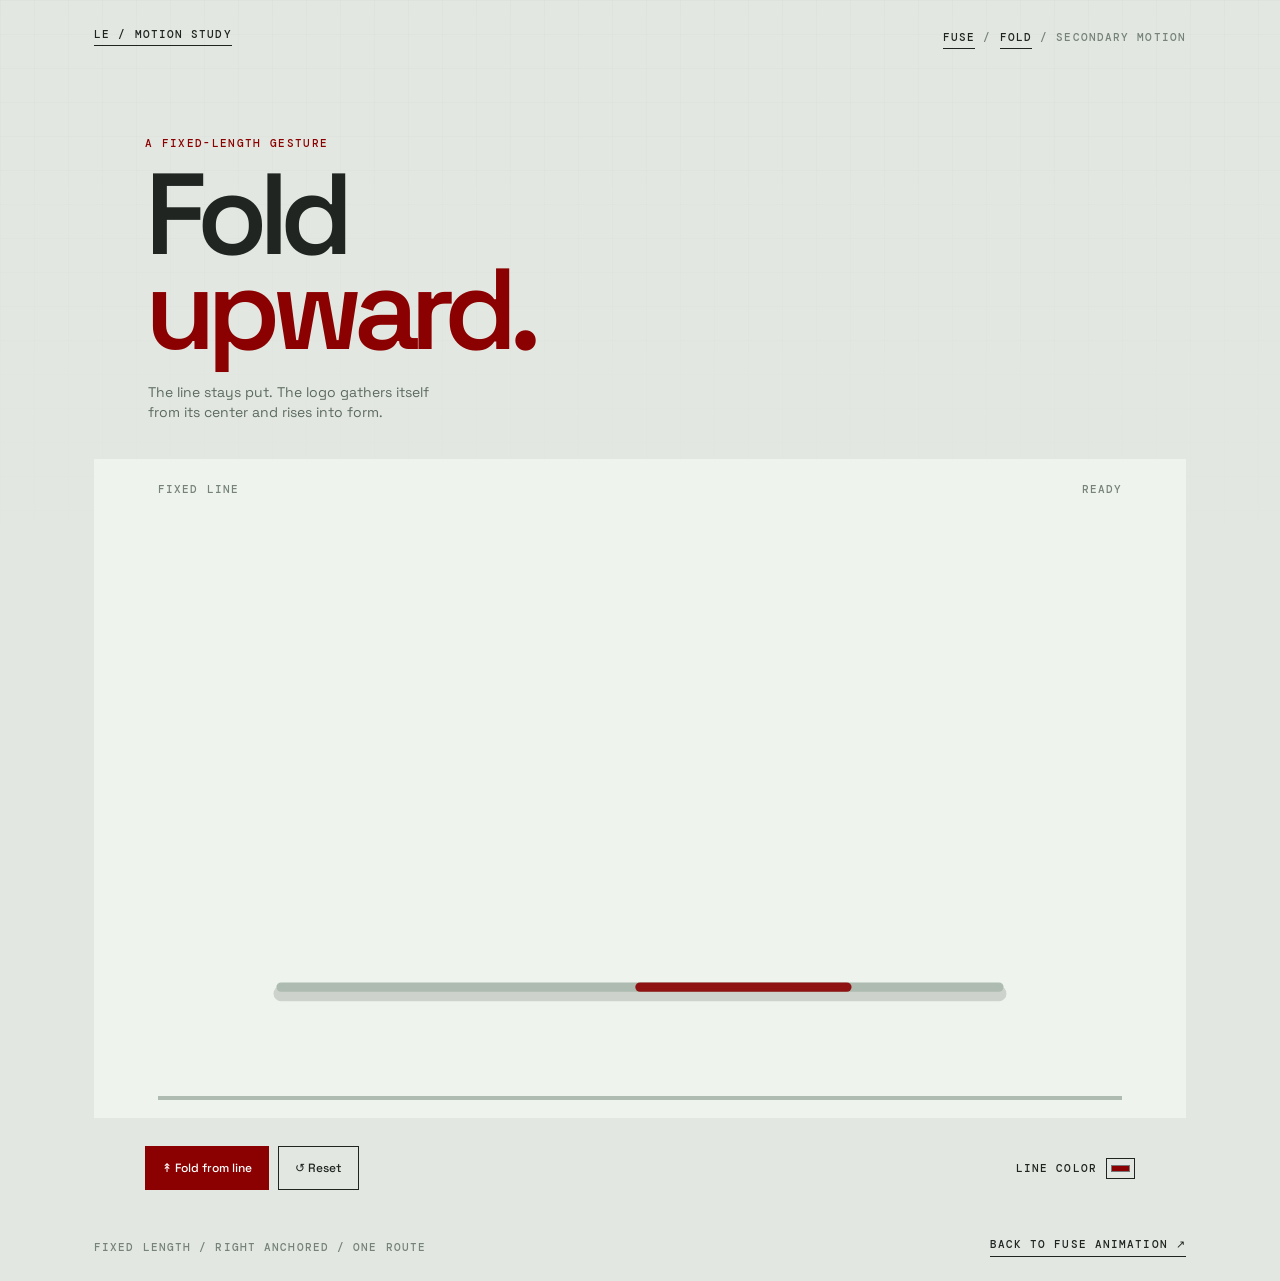
==== fold/index.html @ 7ee36472 "structure" ====
<!doctype html>
<html lang="en">
  <head>
    <meta charset="UTF-8" />
    <meta name="viewport" content="width=device-width, initial-scale=1.0" />
    <title>Le Logo | Fold Study</title>
    <link rel="preconnect" href="https://fonts.googleapis.com" />
    <link rel="preconnect" href="https://fonts.gstatic.com" crossorigin />
    <link href="https://fonts.googleapis.com/css2?family=DM+Mono:wght@400;500&family=Space+Grotesk:wght@400;500;600;700&display=swap" rel="stylesheet" />
    <link rel="stylesheet" href="./style.css" />
  </head>
  <body>
    <main class="fold-page">
      <nav><a href="../">LE / MOTION STUDY</a><span><a href="../fuse/">FUSE</a> / <a href="./">FOLD</a> / SECONDARY MOTION</span></nav>
      <header>
        <p class="eyebrow">A fixed-length gesture</p>
        <h1>Fold<br /><em>upward.</em></h1>
        <p class="lede">The line stays put. The logo gathers itself from its center and rises into form.</p>
      </header>
      <section class="fold-stage" aria-label="Logo folding from a horizontal line">
        <div class="stage-label"><span>FIXED LINE</span><span id="state">READY</span></div>
        <svg id="fold-canvas" viewBox="0 0 900 620" role="img" aria-label="A small logo folding upward from a fixed horizontal line">
          <path class="line-shadow" d="M70 520 H830" />
          <path id="fixed-line" d="M70 520 H830" />
          <path id="line-pulse" d="M70 520 H669" />
          <clipPath id="fold-clip" clipPathUnits="userSpaceOnUse"><circle id="reveal-circle" cx="669" cy="331" r="0" /></clipPath>
          <g id="logo-art" clip-path="url(#fold-clip)" transform="translate(480 142) scale(.42)">
            <g id="logo-fold">
              <path class="logo-guide" d="M450 9.45 L831.5275 670.275 L68.4725 670.275 Z" />
              <path class="logo-guide" d="M548.3474 179.7927 L634.8327 670.275 L166.8199 499.9323 Z" />
              <path class="logo-guide" d="M570.641 306.2257 L514.1917 626.3653 L265.1673 417.409 Z" />
              <path class="logo-guide" d="M556.0899 388.749 L450 572.502 L343.9101 388.749 Z" />
              <path id="fold-route" d="M450 9.45 A445 445 0 0 1 831.5275 670.275 A445 445 0 0 1 68.4725 670.275 A445 445 0 0 1 450 9.45 L548.3474 179.7927 L831.5275 670.275 L634.8327 670.275 L68.4725 670.275 L166.8199 499.9323 L514.1917 626.3653 L634.8327 670.275 L570.641 306.2257 L548.3474 179.7927 L265.1673 417.409 L343.9101 388.749 L570.641 306.2257 L556.0899 388.749 L514.1917 626.3653 L450 572.502 L556.0899 388.749 L343.9101 388.749 L450 572.502 L265.1673 417.409 L166.8199 499.9323 L450 9.45" />
            </g>
          </g>
          <circle id="fold-point" cx="669" cy="520" r="9" />
        </svg>
        <div class="progress-track"><span id="progress"></span></div>
      </section>
      <section class="controls">
        <button id="fold" class="primary" type="button">↟ Fold from line</button>
        <button id="reset" type="button">↺ Reset</button>
        <label for="color">Line color <input id="color" type="color" value="#8b0000" /></label>
      </section>
      <footer><span>Fixed length / right anchored / one route</span><a href="../fuse/">Back to fuse animation ↗</a></footer>
    </main>
    <script src="https://cdn.jsdelivr.net/npm/gsap@3.12.7/dist/gsap.min.js"></script>
    <script src="./app.js"></script>
  </body>
</html>
---- fold/style.css ----
:root { --ink: #202522; --muted: #76827a; --paper: #e2e8e1; --panel: #eef3ed; --line: #aebbb0; --accent: #8b0000; }
* { box-sizing: border-box; }
body { margin: 0; color: var(--ink); background: var(--paper); font-family: "Space Grotesk", sans-serif; }
body::before { content: ""; position: fixed; inset: 0; opacity: .2; pointer-events: none; background-image: linear-gradient(rgba(32,37,34,.08) 1px, transparent 1px), linear-gradient(90deg, rgba(32,37,34,.08) 1px, transparent 1px); background-size: 34px 34px; mask-image: linear-gradient(to bottom, #000, transparent 75%); }
.fold-page { position: relative; max-width: 1220px; min-height: 100vh; margin: auto; padding: 28px 5vw 24px; display: flex; flex-direction: column; }
nav, footer, .stage-label, .controls { font: 500 11px/1.2 "DM Mono", monospace; letter-spacing: .1em; text-transform: uppercase; }
nav, footer { display: flex; justify-content: space-between; align-items: center; }
nav a, footer a { color: var(--ink); text-decoration: none; border-bottom: 1px solid var(--ink); padding-bottom: 4px; }
nav span, footer { color: var(--muted); }
header { padding: 10vh 4vw 4vh; }
.eyebrow { color: var(--accent); font: 500 11px "DM Mono", monospace; letter-spacing: .12em; text-transform: uppercase; margin: 0 0 18px; }
h1 { margin: 0; font-size: clamp(60px, 9vw, 132px); line-height: .82; letter-spacing: -.08em; font-weight: 600; }
h1 em { color: var(--accent); font-style: normal; }
.lede { max-width: 285px; margin: 25px 0 0 3px; color: #5d6a60; font-size: 14px; line-height: 1.45; }
.fold-stage { background: var(--panel); padding: 24px 5vw 18px; overflow: hidden; }
.stage-label { display: flex; justify-content: space-between; color: var(--muted); }
#fold-canvas { display: block; width: min(100%, 850px); height: auto; margin: 0 auto; overflow: visible; }
.line-shadow, #fixed-line, #line-pulse { fill: none; stroke-linecap: round; }
.line-shadow { stroke: rgba(32,37,34,.16); stroke-width: 16; transform: translateY(7px); }
#fixed-line { stroke: var(--line); stroke-width: 10; }
#line-pulse { stroke: var(--accent); stroke-width: 10; stroke-dasharray: 380; stroke-dashoffset: 380; opacity: .9; }
.logo-guide { fill: none; stroke: var(--line); stroke-width: 10; opacity: .28; stroke-linecap: round; stroke-linejoin: round; }
#fold-route { fill: none; stroke: var(--accent); stroke-width: 12; stroke-linecap: round; stroke-linejoin: round; }
#fold-point { fill: var(--panel); stroke: var(--accent); stroke-width: 5; opacity: 0; }
.progress-track { height: 4px; background: var(--line); margin-top: 15px; }
.progress-track span { display: block; width: 0; height: 100%; background: var(--accent); }
.controls { display: flex; align-items: center; gap: 9px; padding: 28px 4vw 0; }
button { border: 1px solid var(--ink); background: transparent; color: var(--ink); padding: 13px 16px; cursor: pointer; font: 500 12px "Space Grotesk", sans-serif; text-transform: none; letter-spacing: 0; }
button:hover, .primary { background: var(--accent); border-color: var(--accent); color: #fff; }
label { display: inline-flex; align-items: center; gap: 9px; margin-left: auto; }
input[type="color"] { width: 29px; height: 21px; padding: 2px; border: 1px solid var(--ink); background: transparent; cursor: pointer; }
footer { margin-top: auto; padding-top: 48px; }
@media (max-width: 700px) { .fold-page { padding-inline: 18px; } header { padding: 11vh 0 30px; } .fold-stage { padding-inline: 16px; } .controls { flex-wrap: wrap; padding-inline: 0; } label { margin-left: 0; width: 100%; margin-top: 5px; } footer { display: block; line-height: 2.2; } footer a { display: inline-block; } }
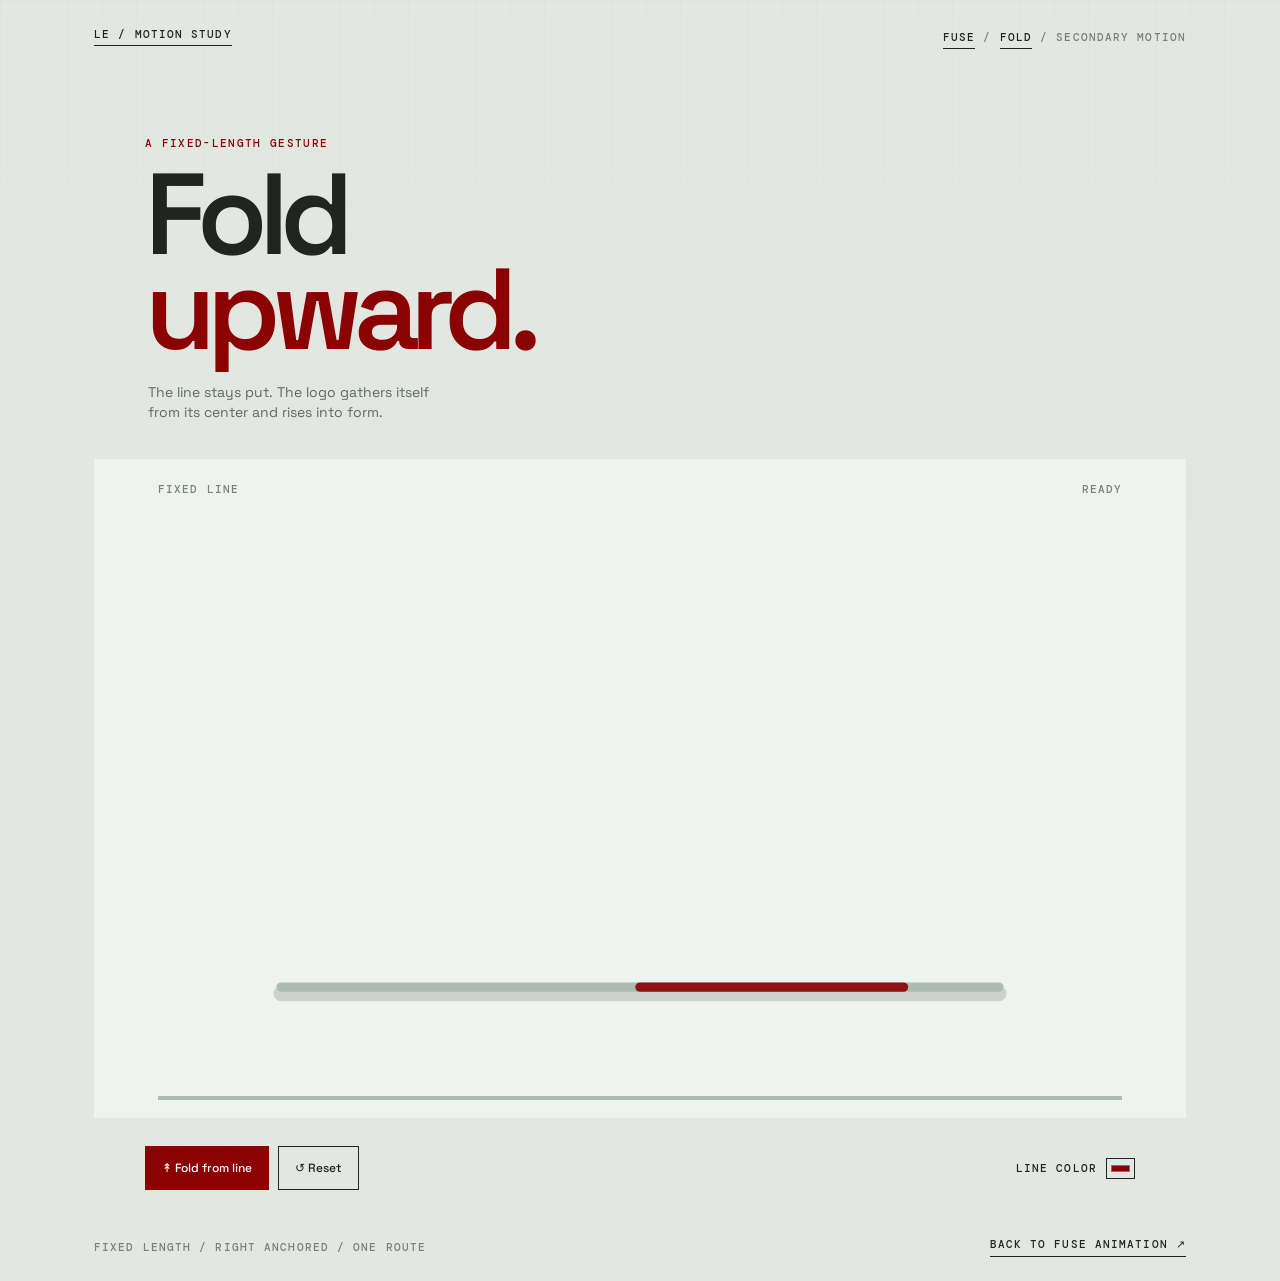
==== commit b82166ec: "hmmmm shit" ====
--- a/fold/index.html
+++ b/fold/index.html
@@ -22,18 +22,17 @@
         <svg id="fold-canvas" viewBox="0 0 900 620" role="img" aria-label="A small logo folding upward from a fixed horizontal line">
           <path class="line-shadow" d="M70 520 H830" />
           <path id="fixed-line" d="M70 520 H830" />
-          <path id="line-pulse" d="M70 520 H669" />
-          <clipPath id="fold-clip" clipPathUnits="userSpaceOnUse"><circle id="reveal-circle" cx="669" cy="331" r="0" /></clipPath>
-          <g id="logo-art" clip-path="url(#fold-clip)" transform="translate(480 142) scale(.42)">
+          <path id="line-pulse" d="M70 520 H729" />
+          <g id="logo-art" transform="translate(585 305) scale(.32)">
             <g id="logo-fold">
               <path class="logo-guide" d="M450 9.45 L831.5275 670.275 L68.4725 670.275 Z" />
               <path class="logo-guide" d="M548.3474 179.7927 L634.8327 670.275 L166.8199 499.9323 Z" />
               <path class="logo-guide" d="M570.641 306.2257 L514.1917 626.3653 L265.1673 417.409 Z" />
               <path class="logo-guide" d="M556.0899 388.749 L450 572.502 L343.9101 388.749 Z" />
-              <path id="fold-route" d="M450 9.45 A445 445 0 0 1 831.5275 670.275 A445 445 0 0 1 68.4725 670.275 A445 445 0 0 1 450 9.45 L548.3474 179.7927 L831.5275 670.275 L634.8327 670.275 L68.4725 670.275 L166.8199 499.9323 L514.1917 626.3653 L634.8327 670.275 L570.641 306.2257 L548.3474 179.7927 L265.1673 417.409 L343.9101 388.749 L570.641 306.2257 L556.0899 388.749 L514.1917 626.3653 L450 572.502 L556.0899 388.749 L343.9101 388.749 L450 572.502 L265.1673 417.409 L166.8199 499.9323 L450 9.45" />
+              <path id="fold-route" d="M450 9.45 L166.8199 499.9323 L265.1673 417.409 L450 572.502 L343.9101 388.749 L556.0899 388.749 L450 572.502 L514.1917 626.3653 L556.0899 388.749 L570.641 306.2257 L343.9101 388.749 L265.1673 417.409 L548.3474 179.7927 L570.641 306.2257 L634.8327 670.275 L514.1917 626.3653 L166.8199 499.9323 L68.4725 670.275 L634.8327 670.275 L831.5275 670.275 L548.3474 179.7927 L450 9.45 A445 445 0 0 0 68.4725 670.275 A445 445 0 0 0 831.5275 670.275 A445 445 0 0 0 450 9.45" />
             </g>
           </g>
-          <circle id="fold-point" cx="669" cy="520" r="9" />
+          <circle id="fold-point" cx="729" cy="520" r="9" />
         </svg>
         <div class="progress-track"><span id="progress"></span></div>
       </section>
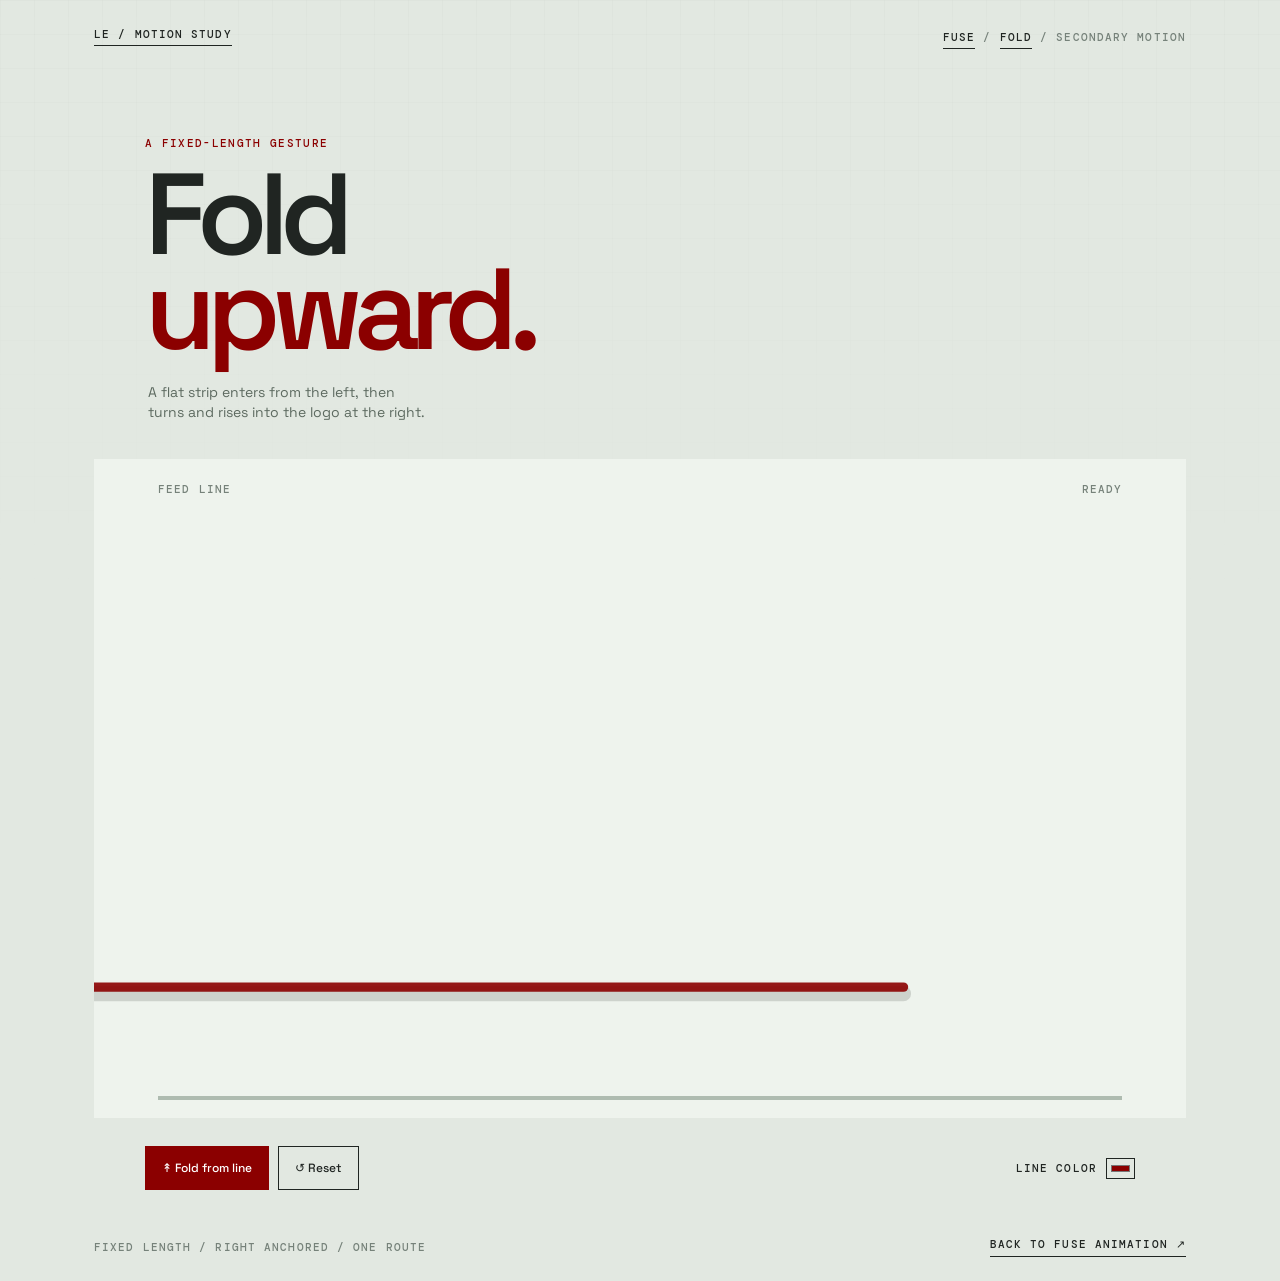
==== commit 76019967: "hmmm" ====
--- a/fold/index.html
+++ b/fold/index.html
@@ -7,7 +7,7 @@
     <link rel="preconnect" href="https://fonts.googleapis.com" />
     <link rel="preconnect" href="https://fonts.gstatic.com" crossorigin />
     <link href="https://fonts.googleapis.com/css2?family=DM+Mono:wght@400;500&family=Space+Grotesk:wght@400;500;600;700&display=swap" rel="stylesheet" />
-    <link rel="stylesheet" href="./style.css" />
+    <link rel="stylesheet" href="./style.css?v=7" />
   </head>
   <body>
     <main class="fold-page">
@@ -15,15 +15,14 @@
       <header>
         <p class="eyebrow">A fixed-length gesture</p>
         <h1>Fold<br /><em>upward.</em></h1>
-        <p class="lede">The line stays put. The logo gathers itself from its center and rises into form.</p>
+        <p class="lede">A flat strip enters from the left, then turns and rises into the logo at the right.</p>
       </header>
       <section class="fold-stage" aria-label="Logo folding from a horizontal line">
-        <div class="stage-label"><span>FIXED LINE</span><span id="state">READY</span></div>
-        <svg id="fold-canvas" viewBox="0 0 900 620" role="img" aria-label="A small logo folding upward from a fixed horizontal line">
-          <path class="line-shadow" d="M70 520 H830" />
-          <path id="fixed-line" d="M70 520 H830" />
-          <path id="line-pulse" d="M70 520 H729" />
-          <g id="logo-art" transform="translate(585 305) scale(.32)">
+        <div class="stage-label"><span>FEED LINE</span><span id="state">READY</span></div>
+        <svg id="fold-canvas" viewBox="0 0 900 620" role="img" aria-label="A horizontal line feeding a logo that folds upward on the right">
+          <path id="line-shadow" />
+          <path id="line-pulse" />
+          <g id="logo-art" class="route-source" transform="translate(729 520) scale(.32)">
             <g id="logo-fold">
               <path class="logo-guide" d="M450 9.45 L831.5275 670.275 L68.4725 670.275 Z" />
               <path class="logo-guide" d="M548.3474 179.7927 L634.8327 670.275 L166.8199 499.9323 Z" />
@@ -32,7 +31,6 @@
               <path id="fold-route" d="M450 9.45 L166.8199 499.9323 L265.1673 417.409 L450 572.502 L343.9101 388.749 L556.0899 388.749 L450 572.502 L514.1917 626.3653 L556.0899 388.749 L570.641 306.2257 L343.9101 388.749 L265.1673 417.409 L548.3474 179.7927 L570.641 306.2257 L634.8327 670.275 L514.1917 626.3653 L166.8199 499.9323 L68.4725 670.275 L634.8327 670.275 L831.5275 670.275 L548.3474 179.7927 L450 9.45 A445 445 0 0 0 68.4725 670.275 A445 445 0 0 0 831.5275 670.275 A445 445 0 0 0 450 9.45" />
             </g>
           </g>
-          <circle id="fold-point" cx="729" cy="520" r="9" />
         </svg>
         <div class="progress-track"><span id="progress"></span></div>
       </section>
--- a/fold/style.css
+++ b/fold/style.css
@@ -15,10 +15,10 @@
 .fold-stage { background: var(--panel); padding: 24px 5vw 18px; overflow: hidden; }
 .stage-label { display: flex; justify-content: space-between; color: var(--muted); }
 #fold-canvas { display: block; width: min(100%, 850px); height: auto; margin: 0 auto; overflow: visible; }
-.line-shadow, #fixed-line, #line-pulse { fill: none; stroke-linecap: round; }
-.line-shadow { stroke: rgba(32,37,34,.16); stroke-width: 16; transform: translateY(7px); }
-#fixed-line { stroke: var(--line); stroke-width: 10; }
-#line-pulse { stroke: var(--accent); stroke-width: 10; stroke-dasharray: 380; stroke-dashoffset: 380; opacity: .9; }
+#logo-art { display: none; }
+#line-shadow, #line-pulse { fill: none; stroke-linecap: round; stroke-linejoin: round; }
+#line-shadow { stroke: rgba(32,37,34,.16); stroke-width: 16; transform: translateY(7px); }
+#line-pulse { stroke: var(--accent); stroke-width: 10; opacity: .9; }
 .logo-guide { fill: none; stroke: var(--line); stroke-width: 10; opacity: .28; stroke-linecap: round; stroke-linejoin: round; }
 #fold-route { fill: none; stroke: var(--accent); stroke-width: 12; stroke-linecap: round; stroke-linejoin: round; }
 #fold-point { fill: var(--panel); stroke: var(--accent); stroke-width: 5; opacity: 0; }
